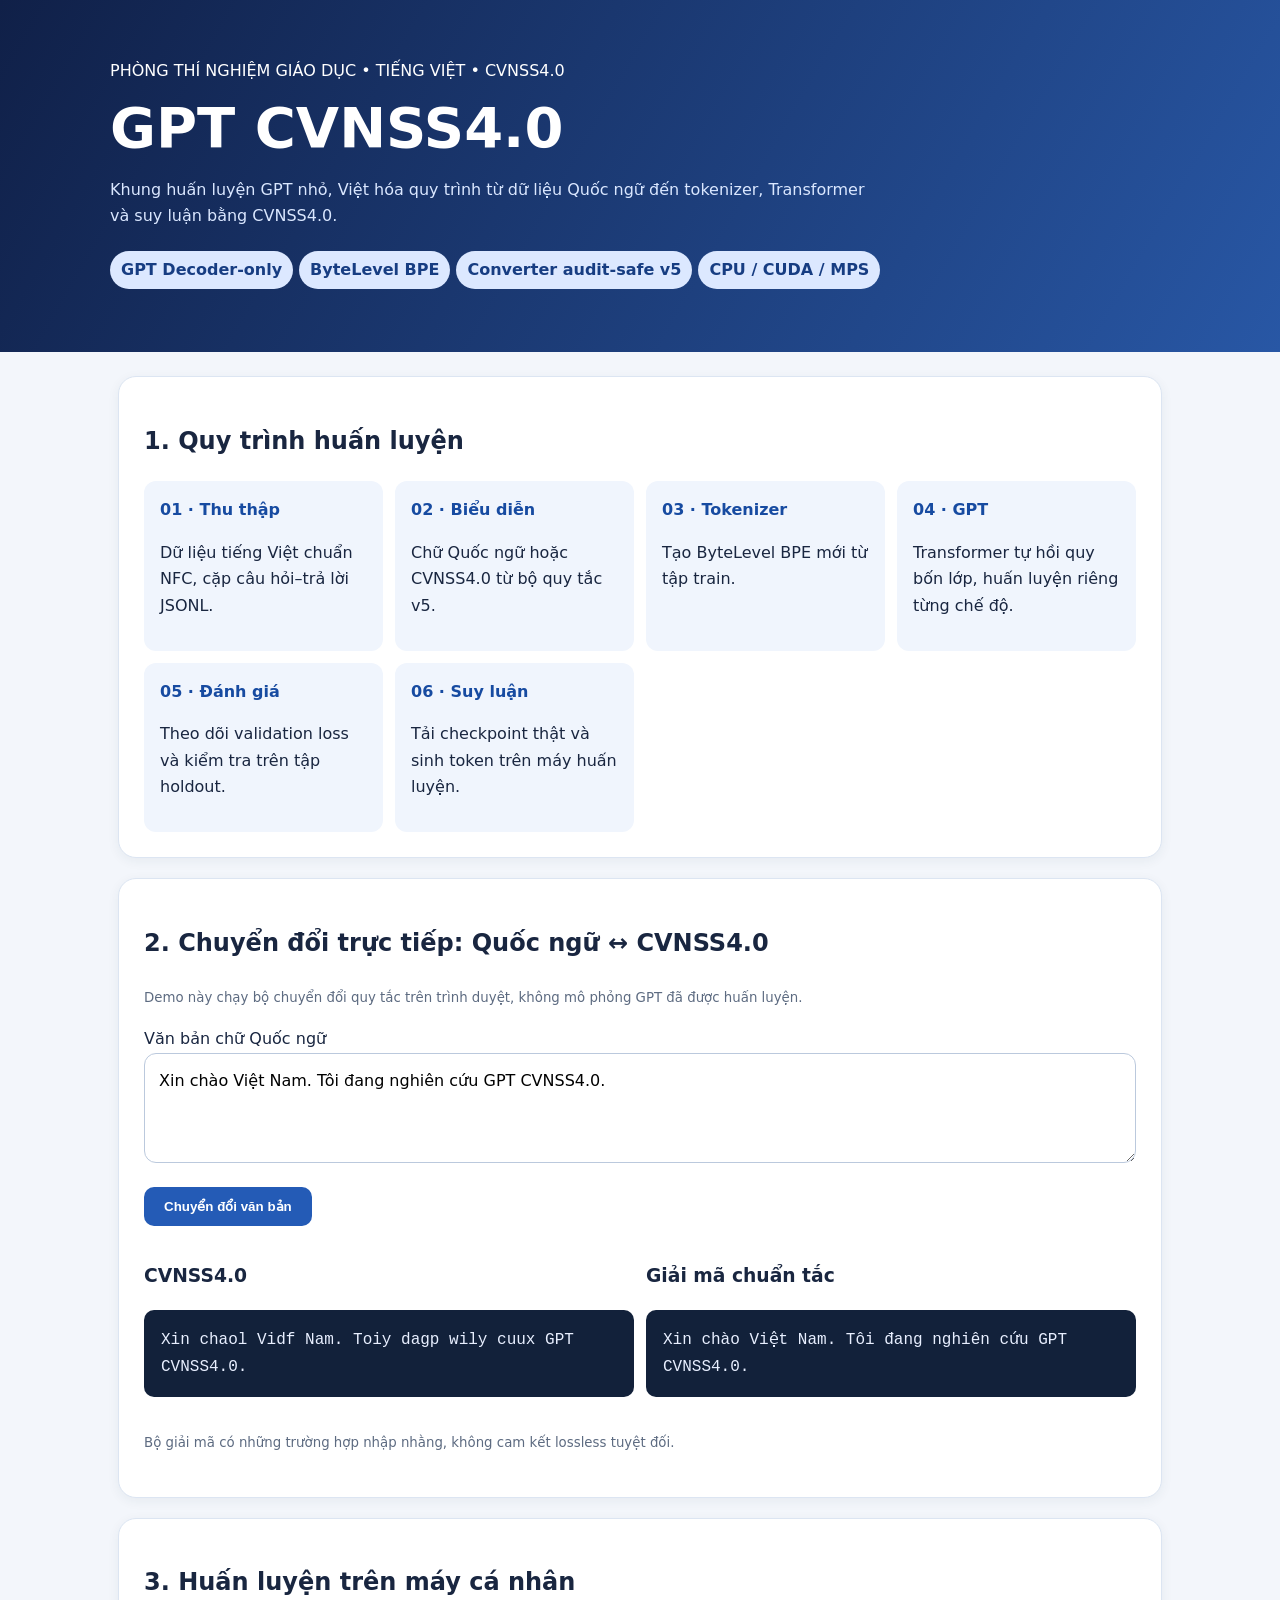
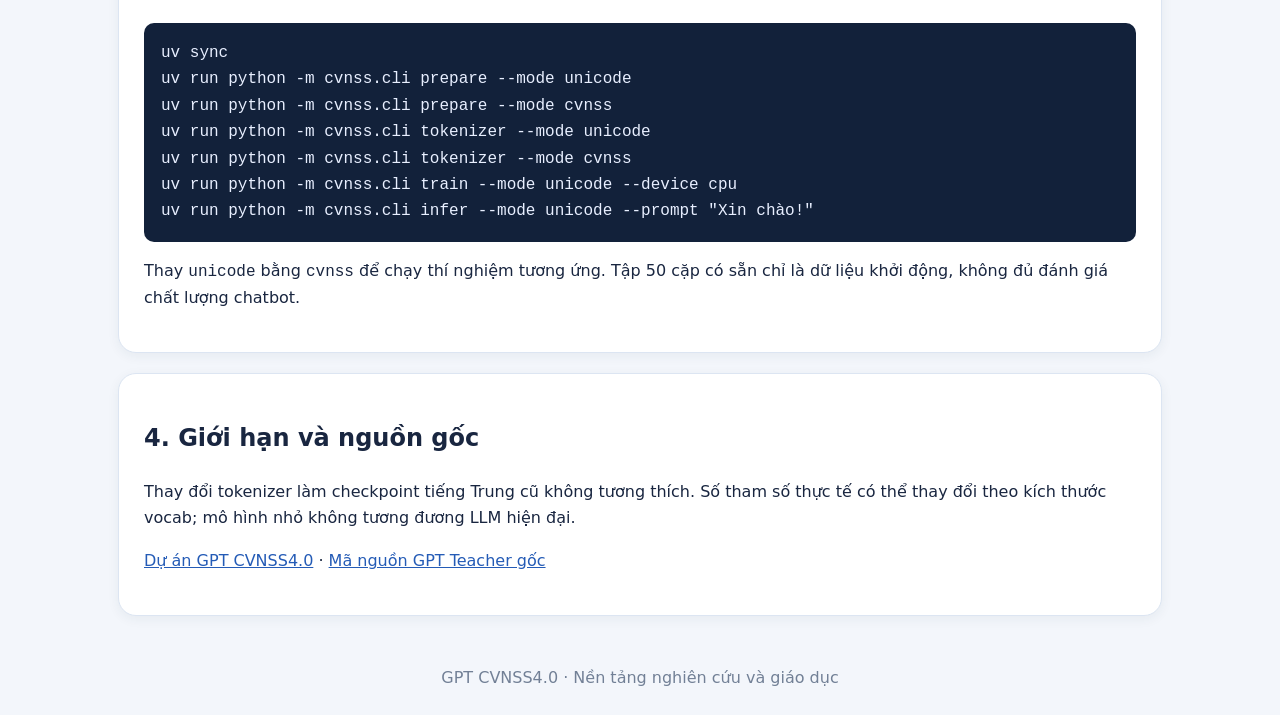
==== docs/index.html @ 47a6b102 "docs(vi): publish Vietnamese GPT CVNSS4.0 lab and training CLI" ====
<!doctype html><html lang="vi"><head><meta charset="UTF-8"><meta name="viewport" content="width=device-width,initial-scale=1"><title>GPT CVNSS4.0 | Phòng thí nghiệm tiếng Việt</title><style>
*{box-sizing:border-box}body{margin:0;font:16px/1.65 system-ui,sans-serif;color:#192640;background:#f3f6fb}header{background:linear-gradient(120deg,#102048,#2857a5);color:#fff;padding:58px max(22px,calc((100% - 1060px)/2))}h1{font-size:clamp(34px,5vw,56px);line-height:1.15;margin:12px 0}header p{max-width:770px;color:#dae7ff}main{max-width:1080px;margin:24px auto;padding:0 18px;display:grid;gap:20px}.card{background:#fff;border:1px solid #dce5f2;border-radius:18px;padding:25px;box-shadow:0 3px 12px #273a5410}.grid{display:grid;grid-template-columns:repeat(auto-fit,minmax(220px,1fr));gap:12px}.tile{background:#f0f5fd;padding:16px;border-radius:12px}.tile strong{color:#174ba1}.badge{display:inline-block;margin:5px 6px 5px 0;padding:6px 11px;border-radius:50px;background:#dce8ff;color:#173d82;font-weight:600}textarea{width:100%;height:110px;border:1px solid #bbc9dd;padding:14px;border-radius:12px;font:inherit}button{background:#245bb6;border:0;border-radius:10px;color:white;font-weight:700;padding:12px 20px;cursor:pointer}pre{white-space:pre-wrap;overflow-wrap:anywhere;background:#12213a;color:#e8efff;padding:17px;border-radius:10px}small{color:#5d6b81}a{color:#245bb6}footer{text-align:center;padding:25px;color:#728096}</style></head><body>
<header><div>PHÒNG THÍ NGHIỆM GIÁO DỤC • TIẾNG VIỆT • CVNSS4.0</div><h1>GPT CVNSS4.0</h1><p>Khung huấn luyện GPT nhỏ, Việt hóa quy trình từ dữ liệu Quốc ngữ đến tokenizer, Transformer và suy luận bằng CVNSS4.0.</p><span class="badge">GPT Decoder-only</span><span class="badge">ByteLevel BPE</span><span class="badge">Converter audit-safe v5</span><span class="badge">CPU / CUDA / MPS</span></header>
<main><section class="card"><h2>1. Quy trình huấn luyện</h2><div class="grid"><div class="tile"><strong>01 · Thu thập</strong><p>Dữ liệu tiếng Việt chuẩn NFC, cặp câu hỏi–trả lời JSONL.</p></div><div class="tile"><strong>02 · Biểu diễn</strong><p>Chữ Quốc ngữ hoặc CVNSS4.0 từ bộ quy tắc v5.</p></div><div class="tile"><strong>03 · Tokenizer</strong><p>Tạo ByteLevel BPE mới từ tập train.</p></div><div class="tile"><strong>04 · GPT</strong><p>Transformer tự hồi quy bốn lớp, huấn luyện riêng từng chế độ.</p></div><div class="tile"><strong>05 · Đánh giá</strong><p>Theo dõi validation loss và kiểm tra trên tập holdout.</p></div><div class="tile"><strong>06 · Suy luận</strong><p>Tải checkpoint thật và sinh token trên máy huấn luyện.</p></div></div></section>
<section class="card"><h2>2. Chuyển đổi trực tiếp: Quốc ngữ ↔ CVNSS4.0</h2><p><small>Demo này chạy bộ chuyển đổi quy tắc trên trình duyệt, không mô phỏng GPT đã được huấn luyện.</small></p><label for="source">Văn bản chữ Quốc ngữ</label><textarea id="source">Xin chào Việt Nam. Tôi đang nghiên cứu GPT CVNSS4.0.</textarea><p><button id="convert">Chuyển đổi văn bản</button></p><div class="grid"><div><h3>CVNSS4.0</h3><pre id="encoded">...</pre></div><div><h3>Giải mã chuẩn tắc</h3><pre id="decoded">...</pre></div></div><p id="notice"><small>Bộ giải mã có những trường hợp nhập nhằng, không cam kết lossless tuyệt đối.</small></p></section>
<section class="card"><h2>3. Huấn luyện trên máy cá nhân</h2><pre>uv sync
uv run python -m cvnss.cli prepare --mode unicode
uv run python -m cvnss.cli prepare --mode cvnss
uv run python -m cvnss.cli tokenizer --mode unicode
uv run python -m cvnss.cli tokenizer --mode cvnss
uv run python -m cvnss.cli train --mode unicode --device cpu
uv run python -m cvnss.cli infer --mode unicode --prompt "Xin chào!"</pre><p>Thay <code>unicode</code> bằng <code>cvnss</code> để chạy thí nghiệm tương ứng. Tập 50 cặp có sẵn chỉ là dữ liệu khởi động, không đủ đánh giá chất lượng chatbot.</p></section>
<section class="card"><h2>4. Giới hạn và nguồn gốc</h2><p>Thay đổi tokenizer làm checkpoint tiếng Trung cũ không tương thích. Số tham số thực tế có thể thay đổi theo kích thước vocab; mô hình nhỏ không tương đương LLM hiện đại.</p><p><a href="https://github.com/xulytiengviet/GPT_CVNSS4.0">Dự án GPT CVNSS4.0</a> · <a href="https://github.com/helloworldtang/GPT_teacher-3.37M-cn">Mã nguồn GPT Teacher gốc</a></p></section></main><footer>GPT CVNSS4.0 · Nền tảng nghiên cứu và giáo dục</footer>
<script src="../cvnss/vendor/converter.js"></script><script>
function update(){const c=globalThis.CVNSSConverter;if(!c){document.querySelector("#notice").textContent="Không tải được converter.js. Hãy sử dụng GitHub Pages hoặc HTTP server ở thư mục gốc.";return;}const input=document.querySelector("#source").value;const code=c.fromCqn(input).cvss;document.querySelector("#encoded").textContent=code;document.querySelector("#decoded").textContent=c.fromCvss(code).cqn;}
document.querySelector("#convert").addEventListener("click",update);update();
</script></body></html>
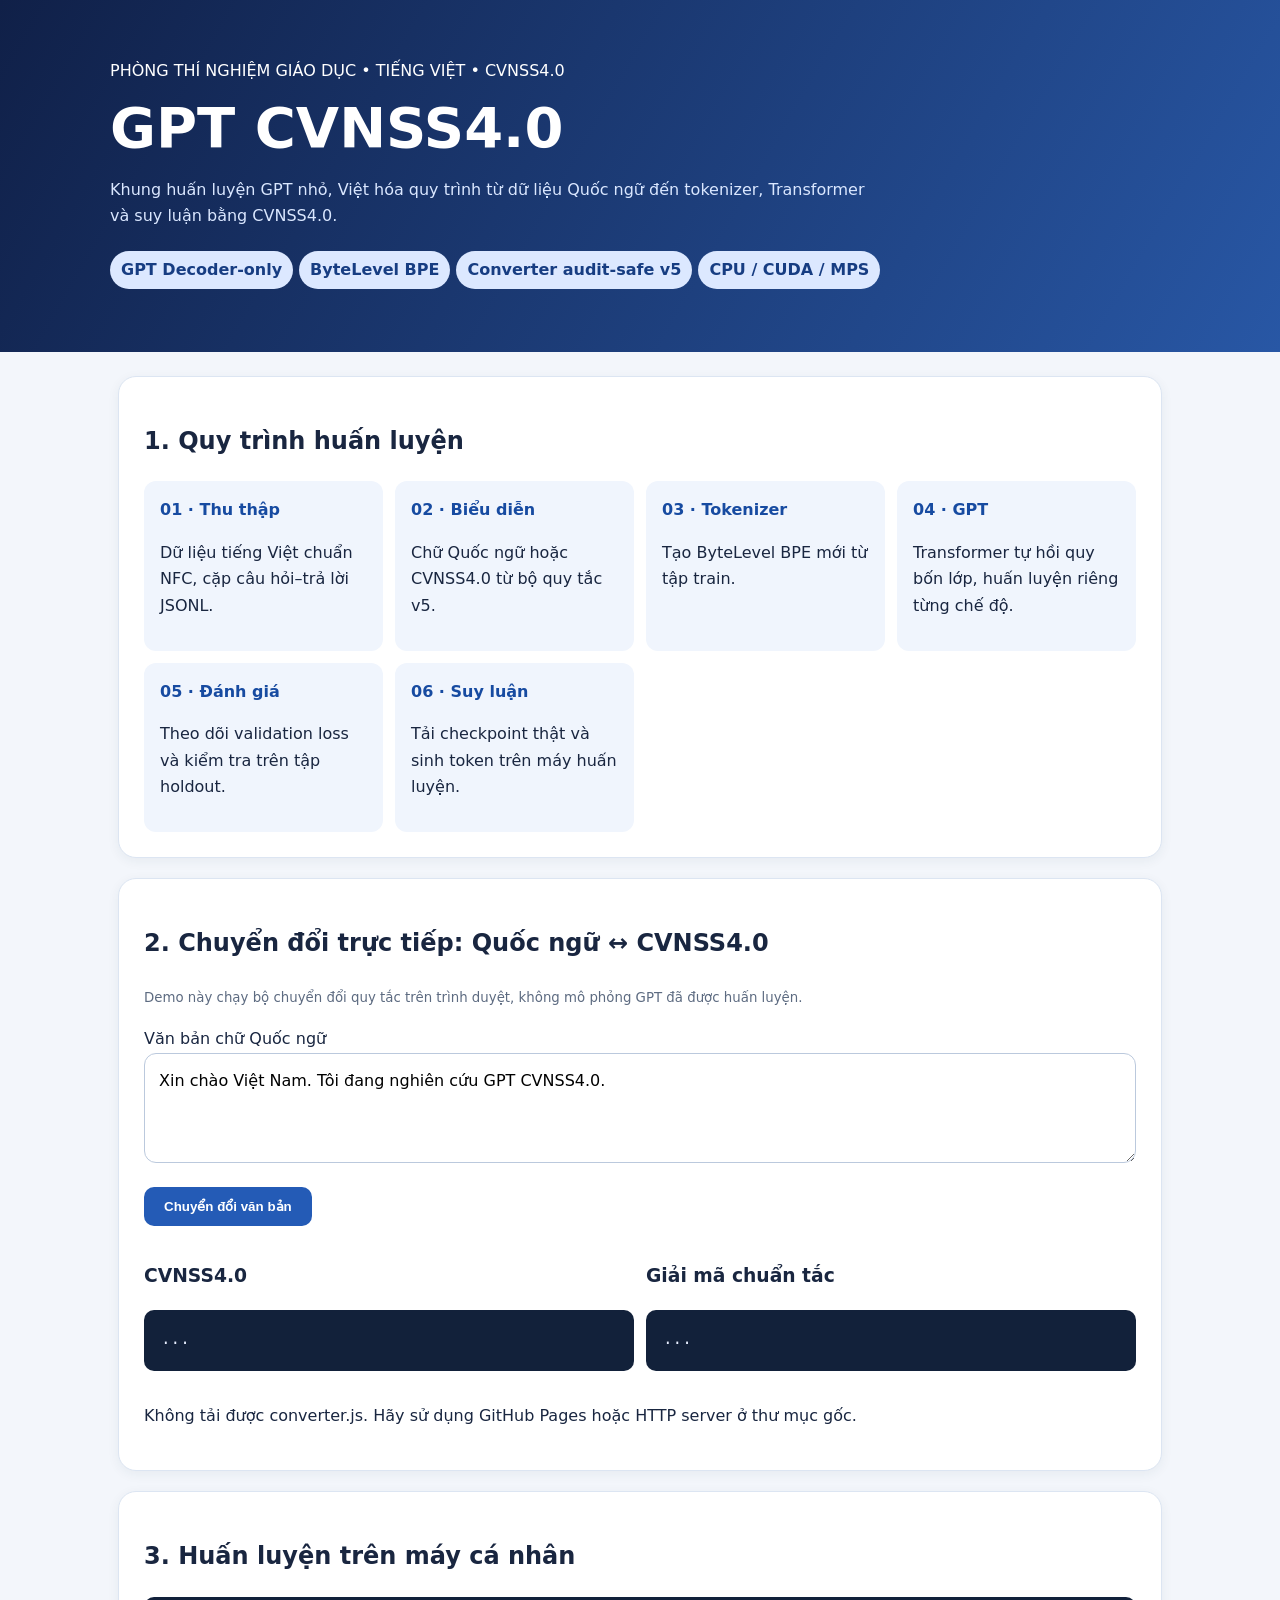
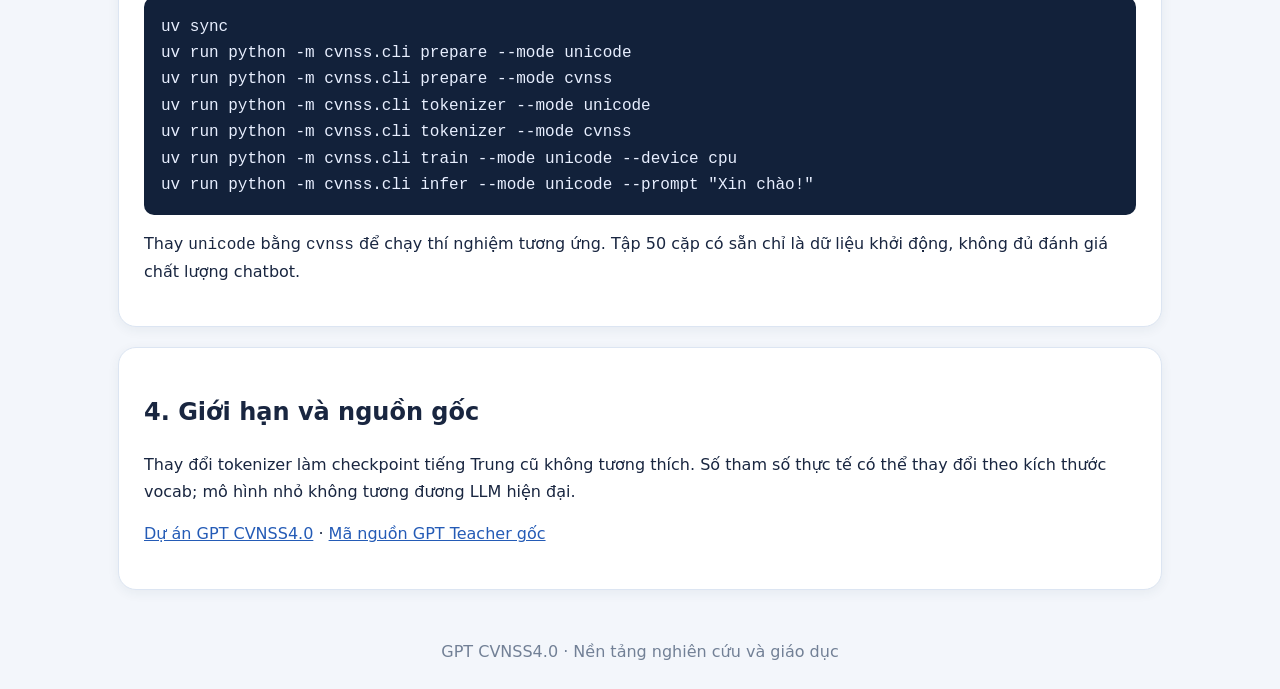
==== commit acfe63aa: "fix(pages): load converter from published docs directory" ====
--- a/docs/index.html
+++ b/docs/index.html
@@ -11,7 +11,7 @@
 uv run python -m cvnss.cli train --mode unicode --device cpu
 uv run python -m cvnss.cli infer --mode unicode --prompt "Xin chào!"</pre><p>Thay <code>unicode</code> bằng <code>cvnss</code> để chạy thí nghiệm tương ứng. Tập 50 cặp có sẵn chỉ là dữ liệu khởi động, không đủ đánh giá chất lượng chatbot.</p></section>
 <section class="card"><h2>4. Giới hạn và nguồn gốc</h2><p>Thay đổi tokenizer làm checkpoint tiếng Trung cũ không tương thích. Số tham số thực tế có thể thay đổi theo kích thước vocab; mô hình nhỏ không tương đương LLM hiện đại.</p><p><a href="https://github.com/xulytiengviet/GPT_CVNSS4.0">Dự án GPT CVNSS4.0</a> · <a href="https://github.com/helloworldtang/GPT_teacher-3.37M-cn">Mã nguồn GPT Teacher gốc</a></p></section></main><footer>GPT CVNSS4.0 · Nền tảng nghiên cứu và giáo dục</footer>
-<script src="../cvnss/vendor/converter.js"></script><script>
+<script src="./vendor/converter.js"></script><script>
 function update(){const c=globalThis.CVNSSConverter;if(!c){document.querySelector("#notice").textContent="Không tải được converter.js. Hãy sử dụng GitHub Pages hoặc HTTP server ở thư mục gốc.";return;}const input=document.querySelector("#source").value;const code=c.fromCqn(input).cvss;document.querySelector("#encoded").textContent=code;document.querySelector("#decoded").textContent=c.fromCvss(code).cqn;}
 document.querySelector("#convert").addEventListener("click",update);update();
 </script></body></html>
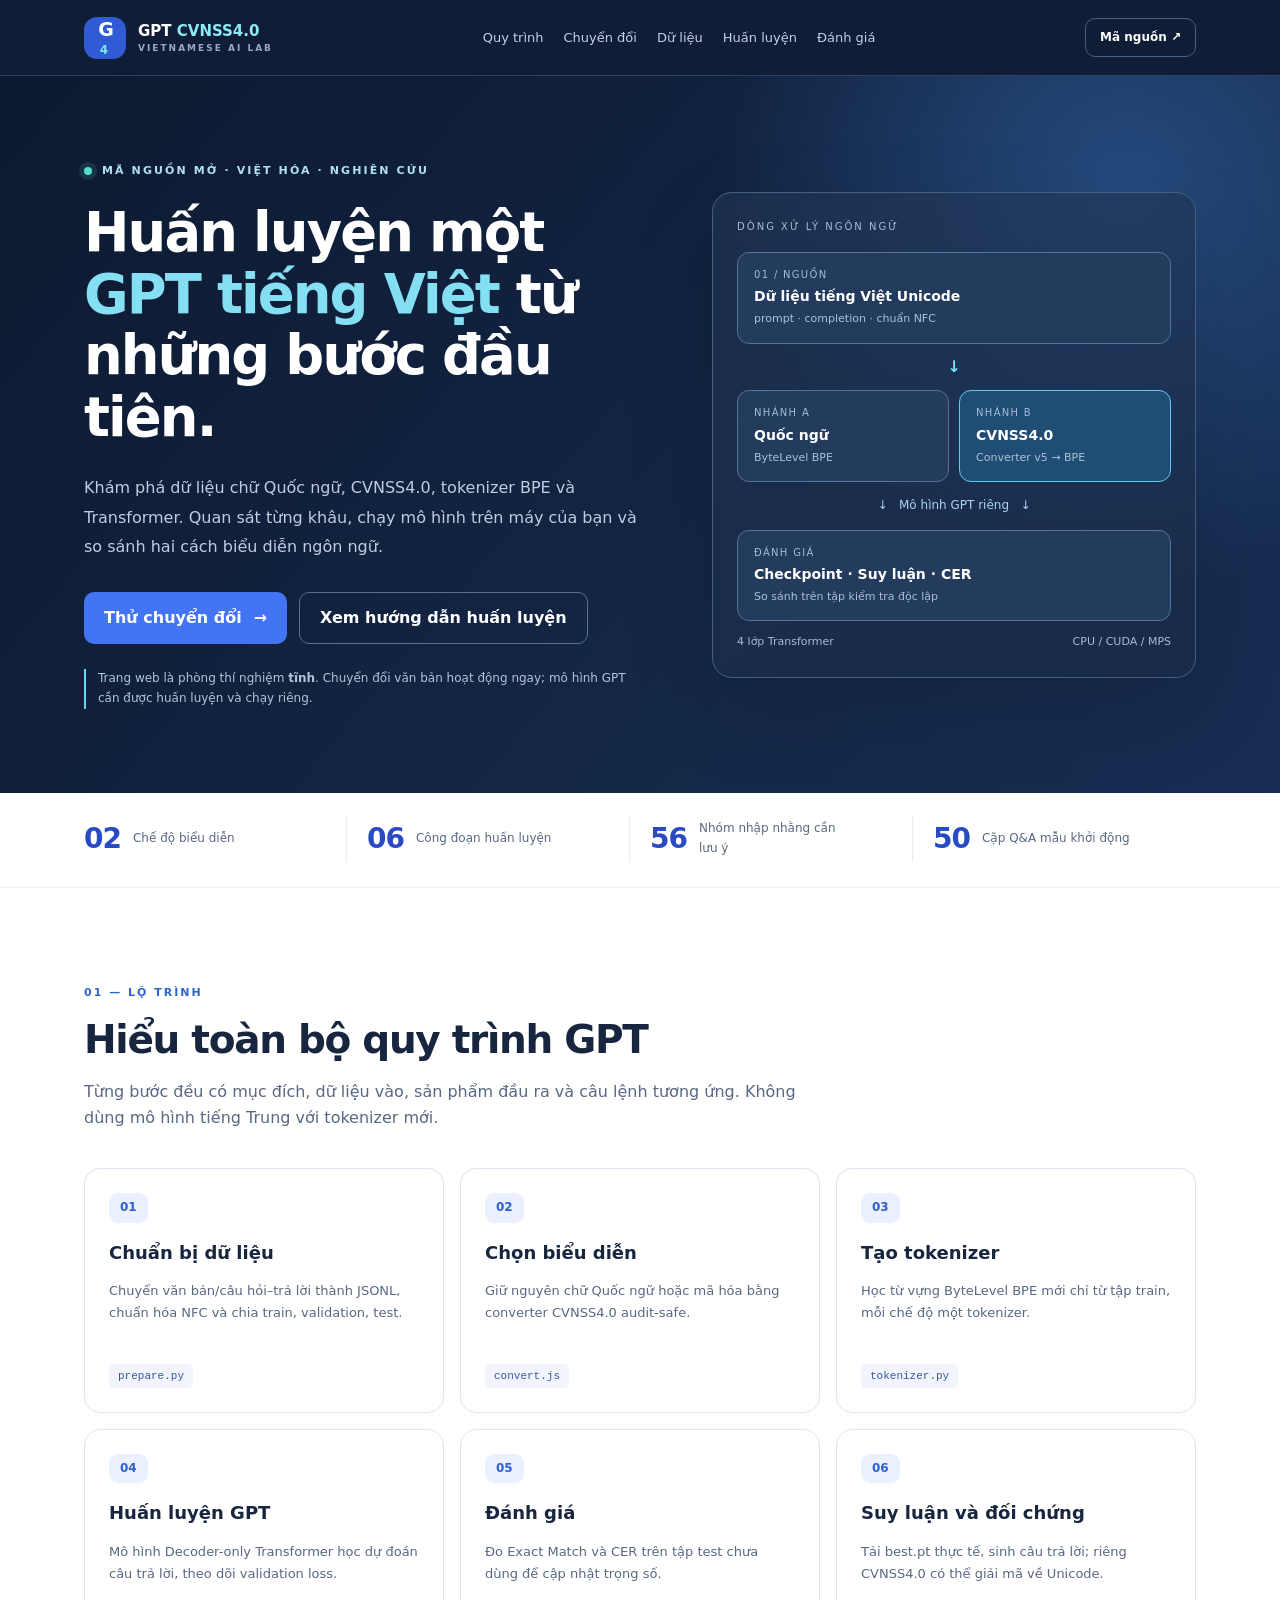
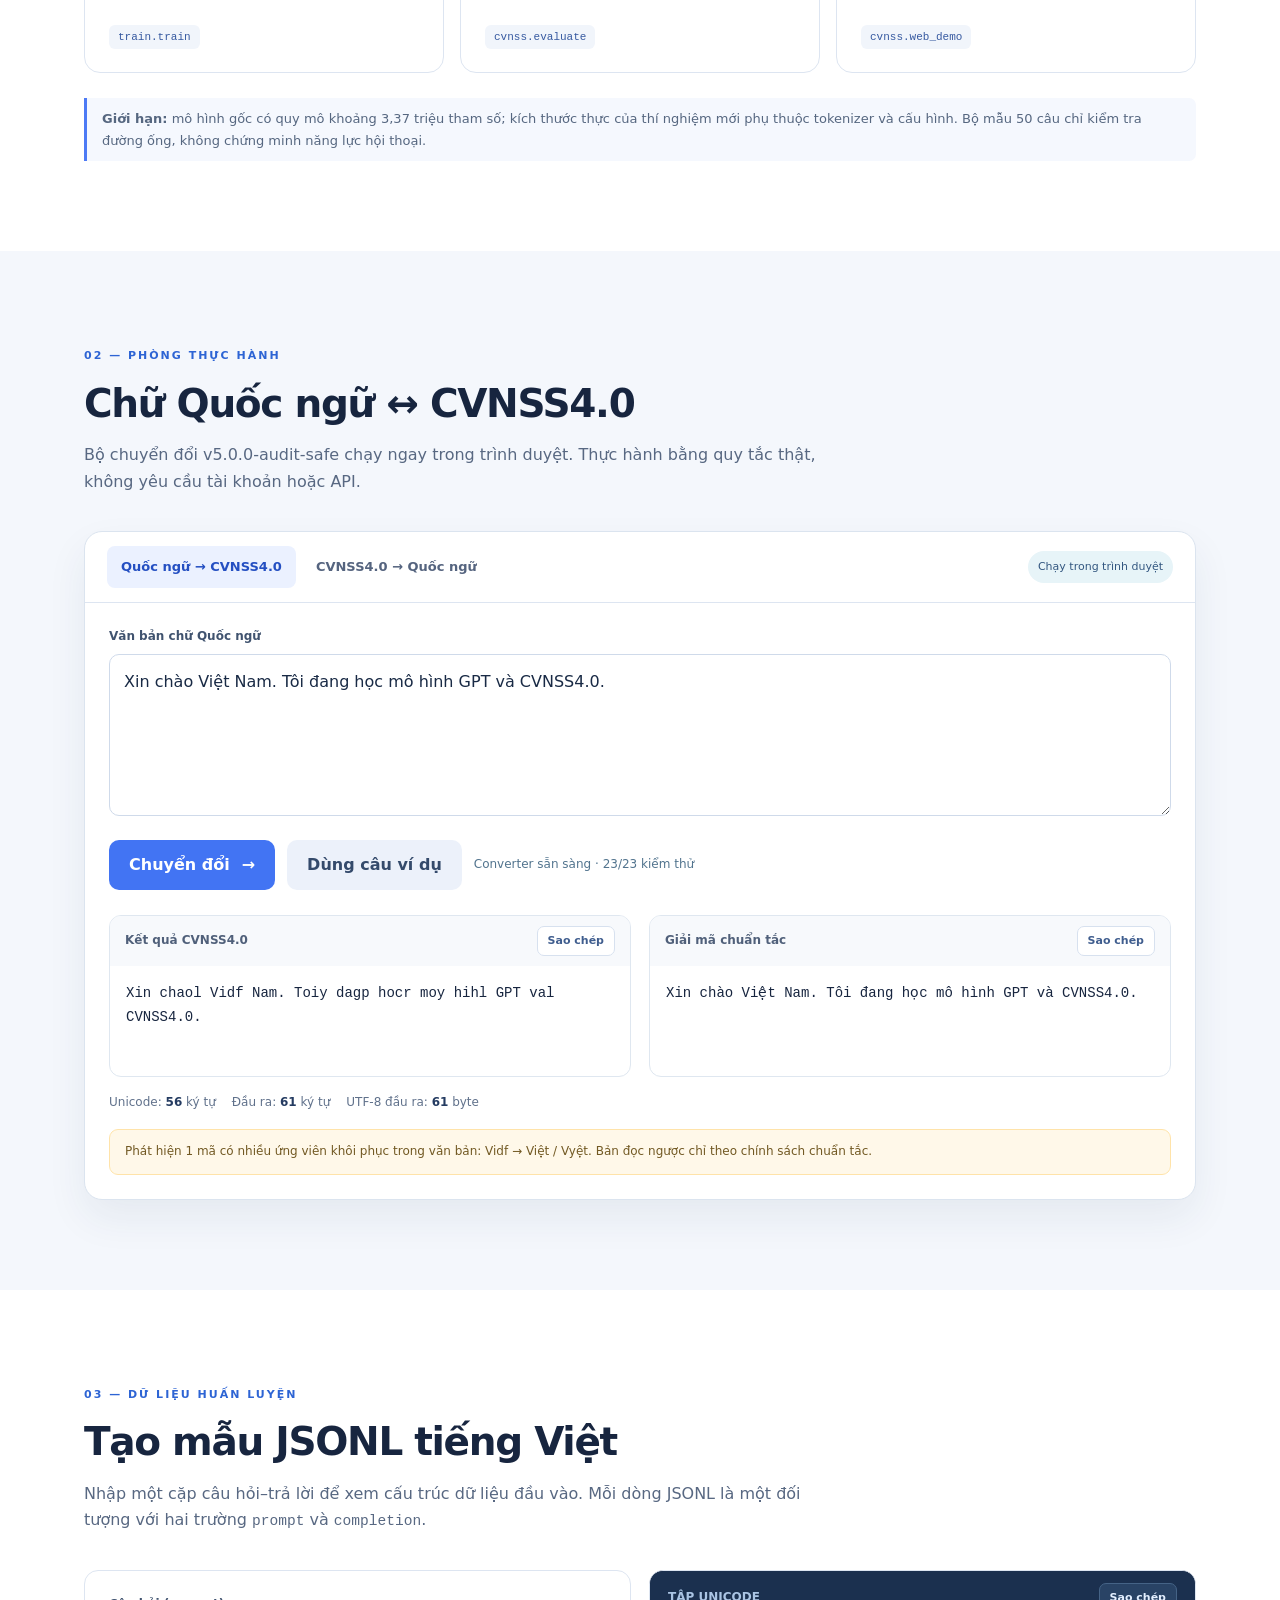
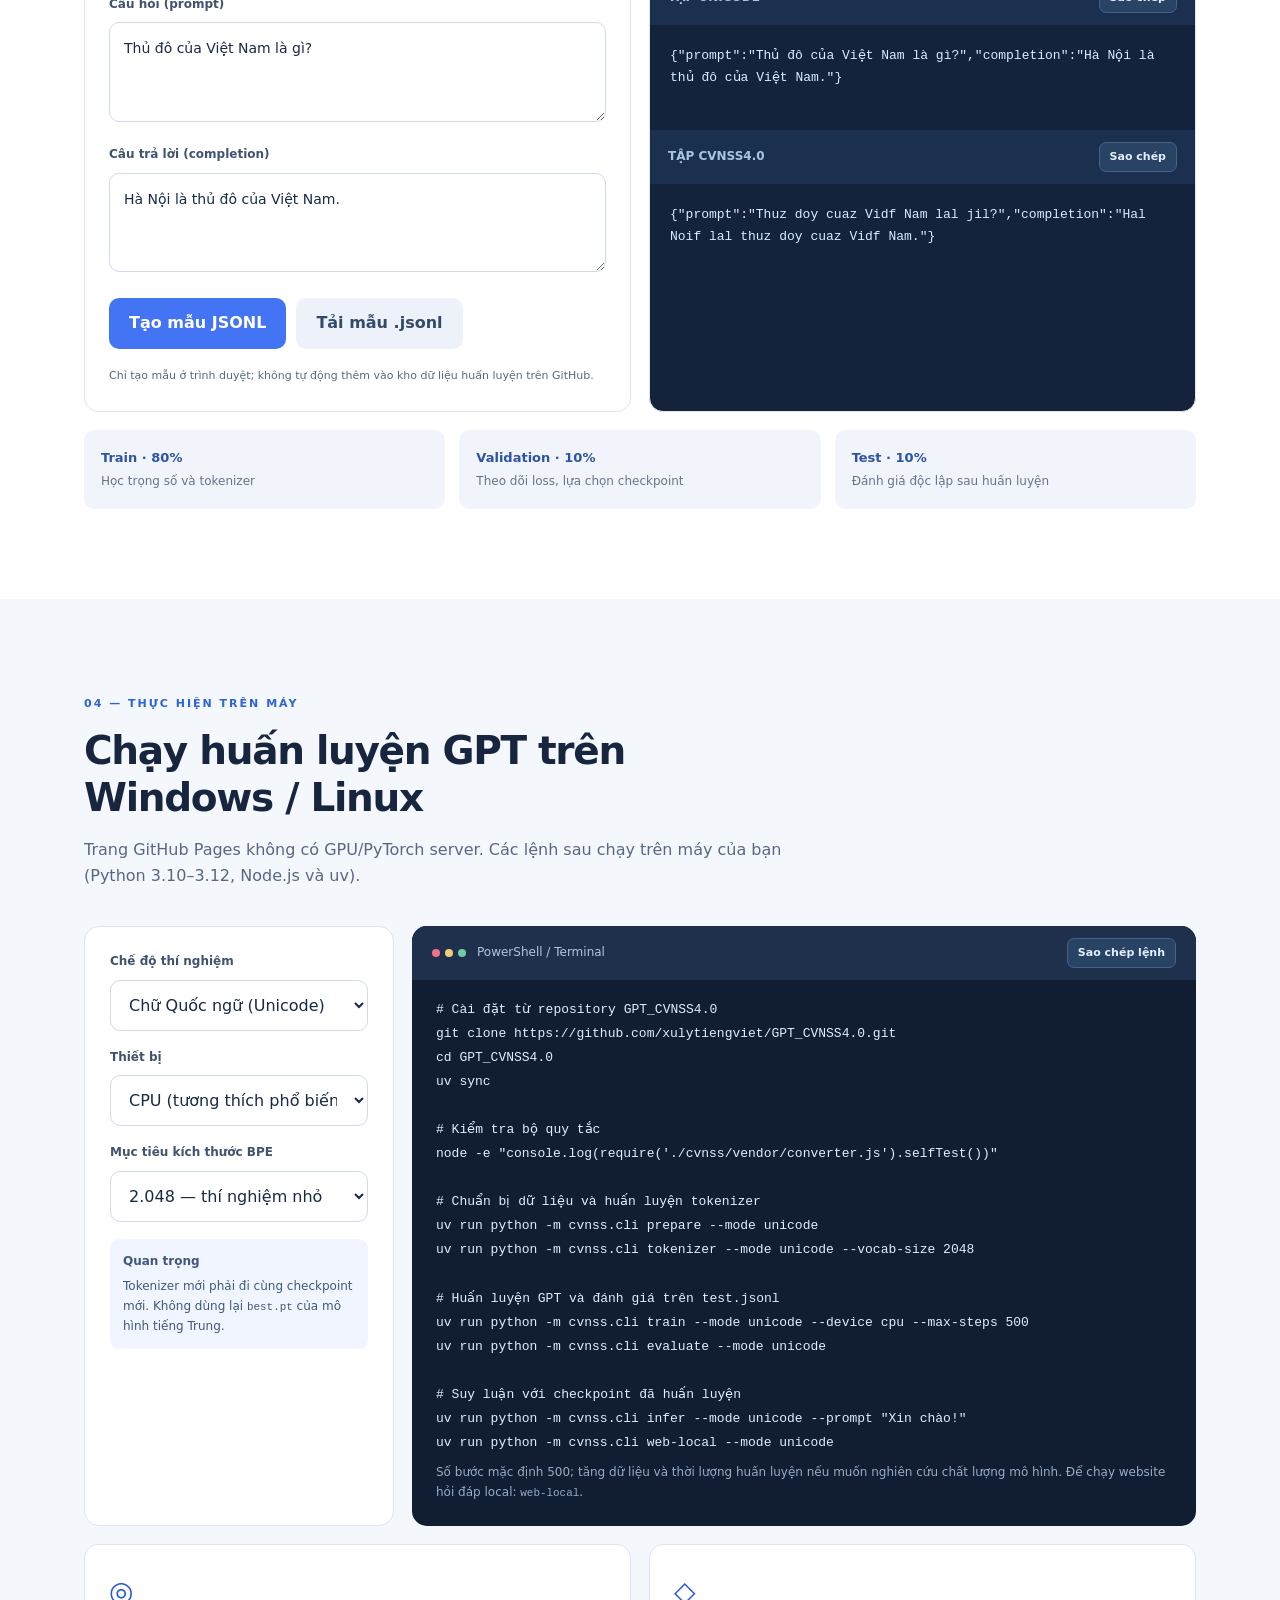
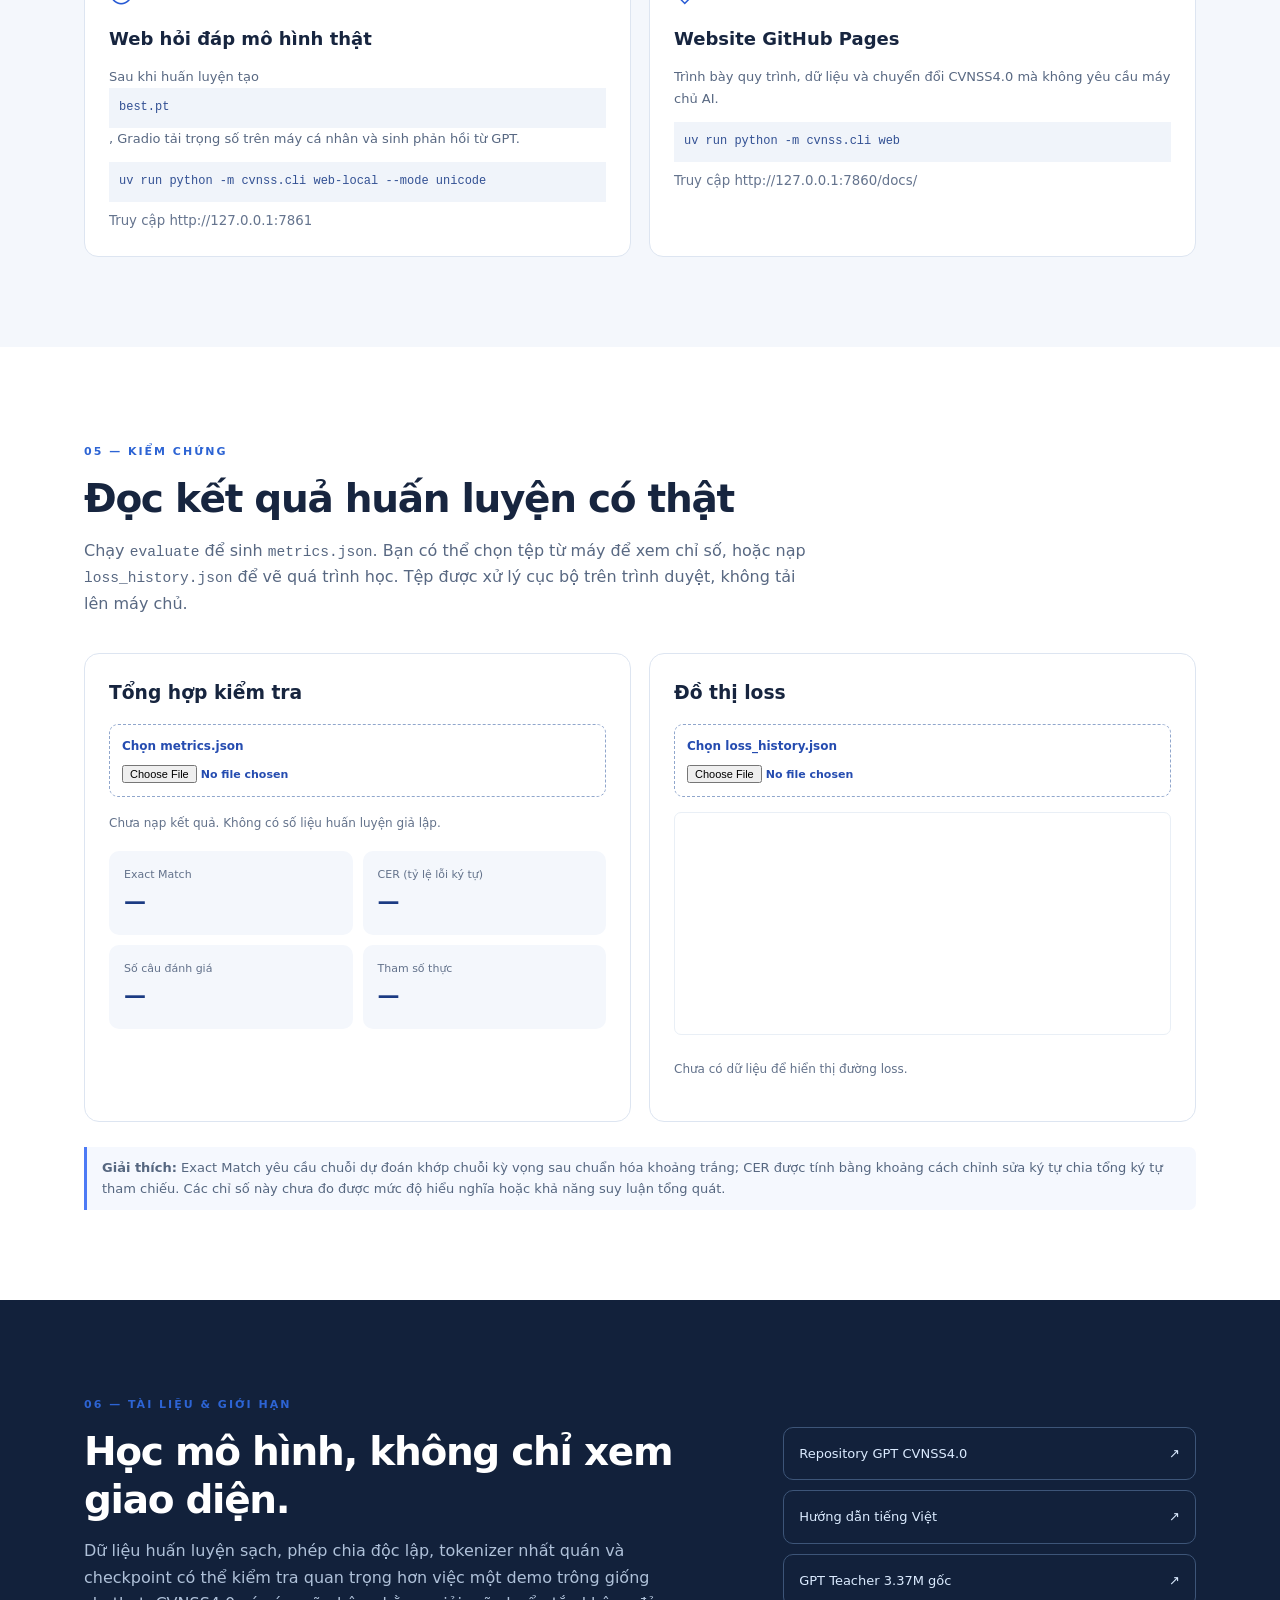
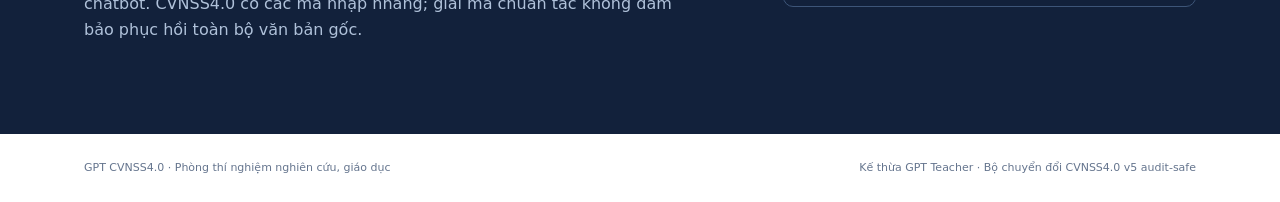
==== commit 450c4339: "feat(pages): launch interactive Vietnamese GPT CVNSS4.0 training lab" ====
--- a/docs/index.html
+++ b/docs/index.html
@@ -1,17 +1,135 @@
-<!doctype html><html lang="vi"><head><meta charset="UTF-8"><meta name="viewport" content="width=device-width,initial-scale=1"><title>GPT CVNSS4.0 | Phòng thí nghiệm tiếng Việt</title><style>
-*{box-sizing:border-box}body{margin:0;font:16px/1.65 system-ui,sans-serif;color:#192640;background:#f3f6fb}header{background:linear-gradient(120deg,#102048,#2857a5);color:#fff;padding:58px max(22px,calc((100% - 1060px)/2))}h1{font-size:clamp(34px,5vw,56px);line-height:1.15;margin:12px 0}header p{max-width:770px;color:#dae7ff}main{max-width:1080px;margin:24px auto;padding:0 18px;display:grid;gap:20px}.card{background:#fff;border:1px solid #dce5f2;border-radius:18px;padding:25px;box-shadow:0 3px 12px #273a5410}.grid{display:grid;grid-template-columns:repeat(auto-fit,minmax(220px,1fr));gap:12px}.tile{background:#f0f5fd;padding:16px;border-radius:12px}.tile strong{color:#174ba1}.badge{display:inline-block;margin:5px 6px 5px 0;padding:6px 11px;border-radius:50px;background:#dce8ff;color:#173d82;font-weight:600}textarea{width:100%;height:110px;border:1px solid #bbc9dd;padding:14px;border-radius:12px;font:inherit}button{background:#245bb6;border:0;border-radius:10px;color:white;font-weight:700;padding:12px 20px;cursor:pointer}pre{white-space:pre-wrap;overflow-wrap:anywhere;background:#12213a;color:#e8efff;padding:17px;border-radius:10px}small{color:#5d6b81}a{color:#245bb6}footer{text-align:center;padding:25px;color:#728096}</style></head><body>
-<header><div>PHÒNG THÍ NGHIỆM GIÁO DỤC • TIẾNG VIỆT • CVNSS4.0</div><h1>GPT CVNSS4.0</h1><p>Khung huấn luyện GPT nhỏ, Việt hóa quy trình từ dữ liệu Quốc ngữ đến tokenizer, Transformer và suy luận bằng CVNSS4.0.</p><span class="badge">GPT Decoder-only</span><span class="badge">ByteLevel BPE</span><span class="badge">Converter audit-safe v5</span><span class="badge">CPU / CUDA / MPS</span></header>
-<main><section class="card"><h2>1. Quy trình huấn luyện</h2><div class="grid"><div class="tile"><strong>01 · Thu thập</strong><p>Dữ liệu tiếng Việt chuẩn NFC, cặp câu hỏi–trả lời JSONL.</p></div><div class="tile"><strong>02 · Biểu diễn</strong><p>Chữ Quốc ngữ hoặc CVNSS4.0 từ bộ quy tắc v5.</p></div><div class="tile"><strong>03 · Tokenizer</strong><p>Tạo ByteLevel BPE mới từ tập train.</p></div><div class="tile"><strong>04 · GPT</strong><p>Transformer tự hồi quy bốn lớp, huấn luyện riêng từng chế độ.</p></div><div class="tile"><strong>05 · Đánh giá</strong><p>Theo dõi validation loss và kiểm tra trên tập holdout.</p></div><div class="tile"><strong>06 · Suy luận</strong><p>Tải checkpoint thật và sinh token trên máy huấn luyện.</p></div></div></section>
-<section class="card"><h2>2. Chuyển đổi trực tiếp: Quốc ngữ ↔ CVNSS4.0</h2><p><small>Demo này chạy bộ chuyển đổi quy tắc trên trình duyệt, không mô phỏng GPT đã được huấn luyện.</small></p><label for="source">Văn bản chữ Quốc ngữ</label><textarea id="source">Xin chào Việt Nam. Tôi đang nghiên cứu GPT CVNSS4.0.</textarea><p><button id="convert">Chuyển đổi văn bản</button></p><div class="grid"><div><h3>CVNSS4.0</h3><pre id="encoded">...</pre></div><div><h3>Giải mã chuẩn tắc</h3><pre id="decoded">...</pre></div></div><p id="notice"><small>Bộ giải mã có những trường hợp nhập nhằng, không cam kết lossless tuyệt đối.</small></p></section>
-<section class="card"><h2>3. Huấn luyện trên máy cá nhân</h2><pre>uv sync
-uv run python -m cvnss.cli prepare --mode unicode
-uv run python -m cvnss.cli prepare --mode cvnss
-uv run python -m cvnss.cli tokenizer --mode unicode
-uv run python -m cvnss.cli tokenizer --mode cvnss
-uv run python -m cvnss.cli train --mode unicode --device cpu
-uv run python -m cvnss.cli infer --mode unicode --prompt "Xin chào!"</pre><p>Thay <code>unicode</code> bằng <code>cvnss</code> để chạy thí nghiệm tương ứng. Tập 50 cặp có sẵn chỉ là dữ liệu khởi động, không đủ đánh giá chất lượng chatbot.</p></section>
-<section class="card"><h2>4. Giới hạn và nguồn gốc</h2><p>Thay đổi tokenizer làm checkpoint tiếng Trung cũ không tương thích. Số tham số thực tế có thể thay đổi theo kích thước vocab; mô hình nhỏ không tương đương LLM hiện đại.</p><p><a href="https://github.com/xulytiengviet/GPT_CVNSS4.0">Dự án GPT CVNSS4.0</a> · <a href="https://github.com/helloworldtang/GPT_teacher-3.37M-cn">Mã nguồn GPT Teacher gốc</a></p></section></main><footer>GPT CVNSS4.0 · Nền tảng nghiên cứu và giáo dục</footer>
-<script src="./vendor/converter.js"></script><script>
-function update(){const c=globalThis.CVNSSConverter;if(!c){document.querySelector("#notice").textContent="Không tải được converter.js. Hãy sử dụng GitHub Pages hoặc HTTP server ở thư mục gốc.";return;}const input=document.querySelector("#source").value;const code=c.fromCqn(input).cvss;document.querySelector("#encoded").textContent=code;document.querySelector("#decoded").textContent=c.fromCvss(code).cqn;}
-document.querySelector("#convert").addEventListener("click",update);update();
-</script></body></html>+<!doctype html>
+<html lang="vi">
+<head>
+  <meta charset="utf-8">
+  <meta name="viewport" content="width=device-width, initial-scale=1">
+  <meta name="description" content="GPT CVNSS4.0: phòng thí nghiệm GPT tiếng Việt, bộ chuyển đổi chữ Quốc ngữ, tokenizer BPE, huấn luyện Transformer và đánh giá mô hình.">
+  <meta name="theme-color" content="#101d37">
+  <title>GPT CVNSS4.0 — Phòng thí nghiệm GPT tiếng Việt</title>
+  <link rel="stylesheet" href="./assets/site.css">
+</head>
+<body>
+  <a class="skip" href="#content">Chuyển tới nội dung</a>
+  <header class="site-head">
+    <nav class="nav wrap" aria-label="Điều hướng chính">
+      <a class="brand" href="#home"><span class="brand-mark">G<span>4</span></span><span>GPT <strong>CVNSS4.0</strong><small>VIETNAMESE AI LAB</small></span></a>
+      <div class="nav-links">
+        <a href="#quy-trinh">Quy trình</a><a href="#chuyen-doi">Chuyển đổi</a><a href="#du-lieu">Dữ liệu</a><a href="#huan-luyen">Huấn luyện</a><a href="#danh-gia">Đánh giá</a>
+      </div>
+      <a class="nav-github" href="https://github.com/xulytiengviet/GPT_CVNSS4.0" target="_blank" rel="noopener noreferrer">Mã nguồn <span aria-hidden="true">↗</span></a>
+    </nav>
+  </header>
+  <main id="content">
+    <section class="hero" id="home">
+      <div class="hero-glow"></div>
+      <div class="wrap hero-grid">
+        <div>
+          <div class="eyebrow"><span class="dot"></span> MÃ NGUỒN MỞ · VIỆT HÓA · NGHIÊN CỨU</div>
+          <h1>Huấn luyện một <em>GPT tiếng Việt</em> từ những bước đầu tiên.</h1>
+          <p class="lede">Khám phá dữ liệu chữ Quốc ngữ, CVNSS4.0, tokenizer BPE và Transformer. Quan sát từng khâu, chạy mô hình trên máy của bạn và so sánh hai cách biểu diễn ngôn ngữ.</p>
+          <div class="hero-actions"><a class="btn btn-primary" href="#chuyen-doi">Thử chuyển đổi <span aria-hidden="true">→</span></a><a class="btn btn-outline" href="#huan-luyen">Xem hướng dẫn huấn luyện</a></div>
+          <div class="hero-note">Trang web là phòng thí nghiệm <strong>tĩnh</strong>. Chuyển đổi văn bản hoạt động ngay; mô hình GPT cần được huấn luyện và chạy riêng.</div>
+        </div>
+        <div class="hero-diagram" aria-label="Kiến trúc hai nhánh dữ liệu và huấn luyện GPT">
+          <div class="diagram-label">DÒNG XỬ LÝ NGÔN NGỮ</div>
+          <div class="diagram-box input-box"><span>01 / NGUỒN</span><strong>Dữ liệu tiếng Việt Unicode</strong><small>prompt · completion · chuẩn NFC</small></div>
+          <div class="diagram-branch"><span></span><b>↓</b><span></span></div>
+          <div class="diagram-duo">
+            <div class="diagram-box"><span>NHÁNH A</span><strong>Quốc ngữ</strong><small>ByteLevel BPE</small></div>
+            <div class="diagram-box accent"><span>NHÁNH B</span><strong>CVNSS4.0</strong><small>Converter v5 → BPE</small></div>
+          </div>
+          <div class="diagram-bottom">↓ &nbsp; Mô hình GPT riêng &nbsp; ↓</div>
+          <div class="diagram-box output-box"><span>ĐÁNH GIÁ</span><strong>Checkpoint · Suy luận · CER</strong><small>So sánh trên tập kiểm tra độc lập</small></div>
+          <div class="diagram-footer"><span>4 lớp Transformer</span><span>CPU / CUDA / MPS</span></div>
+        </div>
+      </div>
+    </section>
+    <section class="stats-wrap"><div class="wrap stats">
+      <div><span class="stat-number">02</span><span>Chế độ biểu diễn</span></div>
+      <div><span class="stat-number">06</span><span>Công đoạn huấn luyện</span></div>
+      <div><span class="stat-number" id="audit-count">56</span><span>Nhóm nhập nhằng cần lưu ý</span></div>
+      <div><span class="stat-number">50</span><span>Cặp Q&amp;A mẫu khởi động</span></div>
+    </div></section>
+
+    <section id="quy-trinh" class="section wrap">
+      <div class="section-heading"><span class="section-id">01 — LỘ TRÌNH</span><h2>Hiểu toàn bộ quy trình GPT</h2><p>Từng bước đều có mục đích, dữ liệu vào, sản phẩm đầu ra và câu lệnh tương ứng. Không dùng mô hình tiếng Trung với tokenizer mới.</p></div>
+      <div class="steps">
+        <article><span class="step-index">01</span><h3>Chuẩn bị dữ liệu</h3><p>Chuyển văn bản/câu hỏi–trả lời thành JSONL, chuẩn hóa NFC và chia train, validation, test.</p><code>prepare.py</code></article>
+        <article><span class="step-index">02</span><h3>Chọn biểu diễn</h3><p>Giữ nguyên chữ Quốc ngữ hoặc mã hóa bằng converter CVNSS4.0 audit-safe.</p><code>convert.js</code></article>
+        <article><span class="step-index">03</span><h3>Tạo tokenizer</h3><p>Học từ vựng ByteLevel BPE mới chỉ từ tập train, mỗi chế độ một tokenizer.</p><code>tokenizer.py</code></article>
+        <article><span class="step-index">04</span><h3>Huấn luyện GPT</h3><p>Mô hình Decoder-only Transformer học dự đoán câu trả lời, theo dõi validation loss.</p><code>train.train</code></article>
+        <article><span class="step-index">05</span><h3>Đánh giá</h3><p>Đo Exact Match và CER trên tập test chưa dùng để cập nhật trọng số.</p><code>cvnss.evaluate</code></article>
+        <article><span class="step-index">06</span><h3>Suy luận và đối chứng</h3><p>Tải best.pt thực tế, sinh câu trả lời; riêng CVNSS4.0 có thể giải mã về Unicode.</p><code>cvnss.web_demo</code></article>
+      </div>
+      <div class="info-line"><strong>Giới hạn:</strong> mô hình gốc có quy mô khoảng 3,37 triệu tham số; kích thước thực của thí nghiệm mới phụ thuộc tokenizer và cấu hình. Bộ mẫu 50 câu chỉ kiểm tra đường ống, không chứng minh năng lực hội thoại.</div>
+    </section>
+
+    <section id="chuyen-doi" class="section section-alt">
+      <div class="wrap">
+        <div class="section-heading"><span class="section-id">02 — PHÒNG THỰC HÀNH</span><h2>Chữ Quốc ngữ ↔ CVNSS4.0</h2><p>Bộ chuyển đổi v5.0.0-audit-safe chạy ngay trong trình duyệt. Thực hành bằng quy tắc thật, không yêu cầu tài khoản hoặc API.</p></div>
+        <div class="workbench">
+          <div class="work-head"><div class="work-tabs"><button type="button" class="work-tab active" id="tab-cqn" aria-pressed="true">Quốc ngữ → CVNSS4.0</button><button type="button" class="work-tab" id="tab-cvss" aria-pressed="false">CVNSS4.0 → Quốc ngữ</button></div><span class="local-chip">Chạy trong trình duyệt</span></div>
+          <div class="work-body">
+            <label for="input-text" id="input-label">Văn bản chữ Quốc ngữ</label>
+            <textarea id="input-text" rows="5" spellcheck="false">Xin chào Việt Nam. Tôi đang học mô hình GPT và CVNSS4.0.</textarea>
+            <div class="bench-tools"><button id="convert-btn" class="btn btn-primary" type="button">Chuyển đổi <span aria-hidden="true">→</span></button><button id="reset-btn" class="btn btn-subtle" type="button">Dùng câu ví dụ</button><span class="instant-status" id="converter-status" role="status">Đang kiểm tra converter...</span></div>
+            <div class="results">
+              <div class="result-panel"><div class="panel-label"><span id="output-title">Kết quả CVNSS4.0</span><button class="copy-btn" type="button" data-copy="output-code">Sao chép</button></div><pre id="output-code" aria-live="polite"></pre></div>
+              <div class="result-panel"><div class="panel-label"><span id="reverse-title">Giải mã chuẩn tắc</span><button class="copy-btn" type="button" data-copy="reverse-code">Sao chép</button></div><pre id="reverse-code" aria-live="polite"></pre></div>
+            </div>
+            <div class="mini-metrics"><span>Unicode: <b id="source-chars">—</b> ký tự</span><span>Đầu ra: <b id="output-chars">—</b> ký tự</span><span>UTF-8 đầu ra: <b id="output-bytes">—</b> byte</span></div>
+            <div class="ambiguous" id="ambiguous">Lưu ý: một số mã CVNSS4.0 có nhiều cách khôi phục. Bản giải mã mặc định dùng ứng viên chuẩn tắc.</div>
+          </div>
+        </div>
+      </div>
+    </section>
+
+    <section id="du-lieu" class="section wrap">
+      <div class="section-heading"><span class="section-id">03 — DỮ LIỆU HUẤN LUYỆN</span><h2>Tạo mẫu JSONL tiếng Việt</h2><p>Nhập một cặp câu hỏi–trả lời để xem cấu trúc dữ liệu đầu vào. Mỗi dòng JSONL là một đối tượng với hai trường <code>prompt</code> và <code>completion</code>.</p></div>
+      <div class="two-col">
+        <div class="form-card">
+          <label for="example-prompt">Câu hỏi (prompt)</label><textarea id="example-prompt" rows="3">Thủ đô của Việt Nam là gì?</textarea>
+          <label for="example-completion">Câu trả lời (completion)</label><textarea id="example-completion" rows="3">Hà Nội là thủ đô của Việt Nam.</textarea>
+          <div class="form-actions"><button class="btn btn-primary" id="make-jsonl" type="button">Tạo mẫu JSONL</button><button class="btn btn-subtle" id="download-jsonl" type="button">Tải mẫu .jsonl</button></div>
+          <small>Chỉ tạo mẫu ở trình duyệt; không tự động thêm vào kho dữ liệu huấn luyện trên GitHub.</small>
+        </div>
+        <div class="code-card"><div class="code-title">TẬP UNICODE <button type="button" class="copy-btn" data-copy="jsonl-cqn">Sao chép</button></div><pre id="jsonl-cqn"></pre><div class="code-title">TẬP CVNSS4.0 <button type="button" class="copy-btn" data-copy="jsonl-cvnss">Sao chép</button></div><pre id="jsonl-cvnss"></pre></div>
+      </div>
+      <div class="data-notes"><div><b>Train · 80%</b><span>Học trọng số và tokenizer</span></div><div><b>Validation · 10%</b><span>Theo dõi loss, lựa chọn checkpoint</span></div><div><b>Test · 10%</b><span>Đánh giá độc lập sau huấn luyện</span></div></div>
+    </section>
+
+    <section id="huan-luyen" class="section section-alt">
+      <div class="wrap">
+        <div class="section-heading"><span class="section-id">04 — THỰC HIỆN TRÊN MÁY</span><h2>Chạy huấn luyện GPT trên Windows / Linux</h2><p>Trang GitHub Pages không có GPU/PyTorch server. Các lệnh sau chạy trên máy của bạn (Python 3.10–3.12, Node.js và uv).</p></div>
+        <div class="training-layout">
+          <div class="train-left">
+            <label for="training-mode">Chế độ thí nghiệm</label><select id="training-mode"><option value="unicode">Chữ Quốc ngữ (Unicode)</option><option value="cvnss">CVNSS4.0</option></select>
+            <label for="device">Thiết bị</label><select id="device"><option value="cpu">CPU (tương thích phổ biến)</option><option value="auto">Tự phát hiện GPU/CPU</option><option value="cuda">CUDA — NVIDIA</option><option value="mps">MPS — Apple Silicon</option></select>
+            <label for="vocab-size">Mục tiêu kích thước BPE</label><select id="vocab-size"><option value="2048">2.048 — thí nghiệm nhỏ</option><option value="4096">4.096</option><option value="8000">8.000</option><option value="16000">16.000</option></select>
+            <div class="training-note"><b>Quan trọng</b><p>Tokenizer mới phải đi cùng checkpoint mới. Không dùng lại <code>best.pt</code> của mô hình tiếng Trung.</p></div>
+          </div>
+          <div class="train-right"><div class="terminal-top"><span class="lights"><i></i><i></i><i></i></span> PowerShell / Terminal <button type="button" class="copy-btn" data-copy="train-commands">Sao chép lệnh</button></div><pre id="train-commands"></pre><p class="terminal-caption">Số bước mặc định 500; tăng dữ liệu và thời lượng huấn luyện nếu muốn nghiên cứu chất lượng mô hình. Để chạy website hỏi đáp local: <code>web-local</code>.</p></div>
+        </div>
+        <div class="two-col run-panels">
+          <div class="micro-card"><span class="micro-icon">◎</span><h3>Web hỏi đáp mô hình thật</h3><p>Sau khi huấn luyện tạo <code>best.pt</code>, Gradio tải trọng số trên máy cá nhân và sinh phản hồi từ GPT.</p><code>uv run python -m cvnss.cli web-local --mode unicode</code><small>Truy cập http://127.0.0.1:7861</small></div>
+          <div class="micro-card"><span class="micro-icon">◇</span><h3>Website GitHub Pages</h3><p>Trình bày quy trình, dữ liệu và chuyển đổi CVNSS4.0 mà không yêu cầu máy chủ AI.</p><code>uv run python -m cvnss.cli web</code><small>Truy cập http://127.0.0.1:7860/docs/</small></div>
+        </div>
+      </div>
+    </section>
+
+    <section id="danh-gia" class="section wrap">
+      <div class="section-heading"><span class="section-id">05 — KIỂM CHỨNG</span><h2>Đọc kết quả huấn luyện có thật</h2><p>Chạy <code>evaluate</code> để sinh <code>metrics.json</code>. Bạn có thể chọn tệp từ máy để xem chỉ số, hoặc nạp <code>loss_history.json</code> để vẽ quá trình học. Tệp được xử lý cục bộ trên trình duyệt, không tải lên máy chủ.</p></div>
+      <div class="evaluation-grid">
+        <div class="eval-card"><h3>Tổng hợp kiểm tra</h3><label class="file-picker">Chọn metrics.json <input id="metrics-file" type="file" accept=".json,application/json"></label><p class="placeholder" id="metrics-message">Chưa nạp kết quả. Không có số liệu huấn luyện giả lập.</p><div class="metric-boxes"><div><span>Exact Match</span><strong id="metric-em">—</strong></div><div><span>CER (tỷ lệ lỗi ký tự)</span><strong id="metric-cer">—</strong></div><div><span>Số câu đánh giá</span><strong id="metric-samples">—</strong></div><div><span>Tham số thực</span><strong id="metric-params">—</strong></div></div></div>
+        <div class="eval-card"><h3>Đồ thị loss</h3><label class="file-picker">Chọn loss_history.json <input id="loss-file" type="file" accept=".json,application/json"></label><canvas id="loss-chart" width="560" height="250" role="img" aria-label="Biểu đồ train loss và validation loss từ tệp người dùng chọn"></canvas><p class="placeholder" id="loss-message">Chưa có dữ liệu để hiển thị đường loss.</p></div>
+      </div>
+      <div class="info-line"><strong>Giải thích:</strong> Exact Match yêu cầu chuỗi dự đoán khớp chuỗi kỳ vọng sau chuẩn hóa khoảng trắng; CER được tính bằng khoảng cách chỉnh sửa ký tự chia tổng ký tự tham chiếu. Các chỉ số này chưa đo được mức độ hiểu nghĩa hoặc khả năng suy luận tổng quát.</div>
+    </section>
+
+    <section class="section final-section"><div class="wrap final-grid"><div><span class="section-id">06 — TÀI LIỆU &amp; GIỚI HẠN</span><h2>Học mô hình, không chỉ xem giao diện.</h2><p>Dữ liệu huấn luyện sạch, phép chia độc lập, tokenizer nhất quán và checkpoint có thể kiểm tra quan trọng hơn việc một demo trông giống chatbot. CVNSS4.0 có các mã nhập nhằng; giải mã chuẩn tắc không đảm bảo phục hồi toàn bộ văn bản gốc.</p></div><div class="resource-links"><a href="https://github.com/xulytiengviet/GPT_CVNSS4.0" target="_blank" rel="noopener noreferrer"><span>Repository GPT CVNSS4.0</span> ↗</a><a href="https://github.com/xulytiengviet/GPT_CVNSS4.0/blob/main/README_VI.md" target="_blank" rel="noopener noreferrer"><span>Hướng dẫn tiếng Việt</span> ↗</a><a href="https://github.com/helloworldtang/GPT_teacher-3.37M-cn" target="_blank" rel="noopener noreferrer"><span>GPT Teacher 3.37M gốc</span> ↗</a></div></div></section>
+  </main>
+  <footer><div class="wrap foot"><span>GPT CVNSS4.0 · Phòng thí nghiệm nghiên cứu, giáo dục</span><span>Kế thừa GPT Teacher · Bộ chuyển đổi CVNSS4.0 v5 audit-safe</span></div></footer>
+  <div class="toast" id="toast" role="status" aria-live="polite"></div>
+  <script src="./vendor/converter.js"></script><script src="./assets/site.js" defer></script>
+</body>
+</html>
--- a/docs/assets/site.css
+++ b/docs/assets/site.css
@@ -0,0 +1 @@
+:root{--navy:#101d37;--navy2:#172a4f;--ink:#17253f;--muted:#586882;--line:#dde5f1;--blue:#295be8;--blue-dark:#1743bd;--cyan:#69e2f1;--pale:#f4f7fc;--white:#fff;font-family:Inter,"Segoe UI",system-ui,-apple-system,sans-serif;font-synthesis:none}*,*:before,*:after{box-sizing:border-box}html{scroll-behavior:smooth;scroll-padding-top:86px}body{margin:0;color:var(--ink);line-height:1.65;background:#fff}a{color:inherit;text-decoration:none}button,input,select,textarea{font:inherit}button{cursor:pointer}button:focus-visible,input:focus-visible,textarea:focus-visible,select:focus-visible,a:focus-visible{outline:3px solid #78baf5;outline-offset:3px}pre,code{font-family:"Cascadia Code",Consolas,ui-monospace,monospace}code{font-size:.91em}.skip{position:absolute;top:-100px;left:16px;background:white;padding:12px;z-index:100}.skip:focus{top:10px}.wrap{max-width:1160px;margin:auto;padding-left:24px;padding-right:24px}.site-head{height:76px;background:var(--navy);color:white;border-bottom:1px solid #2e4261;position:sticky;top:0;z-index:30}.nav{height:100%;display:flex;align-items:center;gap:32px}.brand{display:flex;align-items:center;gap:12px;font-size:15px;line-height:1.2;font-weight:700;white-space:nowrap}.brand strong{color:#8ce9f5}.brand small{display:block;font-size:9px;letter-spacing:2px;color:#96a9c6;margin-top:3px}.brand-mark{display:grid;place-items:center;width:42px;height:42px;border-radius:13px;background:#315bd5;font-weight:900;font-size:19px;letter-spacing:-2px}.brand-mark span{font-size:12px;color:#7de6ef;margin-left:-4px}.nav-links{display:flex;gap:20px;margin:auto;font-size:13px;color:#c0d0ea}.nav-links a:hover{color:#fff}.nav-github{font-size:12px;font-weight:700;border:1px solid #456086;border-radius:10px;padding:9px 14px;white-space:nowrap}.hero{background:radial-gradient(circle at 88% 16%,#254b7f 0,transparent 32%),linear-gradient(130deg,#0d1930,#142848 68%,#172d52);color:#fff;position:relative;overflow:hidden}.hero-grid{display:grid;grid-template-columns:1.08fr .92fr;gap:60px;align-items:center;padding-top:86px;padding-bottom:84px;position:relative}.eyebrow{color:#b1dff3;letter-spacing:2.1px;font-size:11px;font-weight:750;display:flex;align-items:center;gap:10px}.dot{width:8px;height:8px;border-radius:50%;background:#56dfcd;box-shadow:0 0 0 5px #56dfcd23}h1{font-size:clamp(38px,4.25vw,57px);line-height:1.13;letter-spacing:-1.9px;margin:22px 0 25px;font-weight:770}h1 em{font-style:normal;color:#85dff3}.lede{font-size:16px;line-height:1.85;color:#bfcde0;max-width:590px}.hero-actions{display:flex;gap:12px;flex-wrap:wrap;margin-top:30px}.btn{border:0;border-radius:10px;padding:12px 20px;font-weight:750;display:inline-flex;justify-content:center;align-items:center;gap:12px;transition:.15s}.btn:hover{transform:translateY(-1px)}.btn-primary{background:#4274f3;color:white}.btn-outline{border:1px solid #56708e;color:white;background:transparent}.btn-subtle{background:#ecf1fa;color:#344a6b}.hero-note{font-size:12px;color:#b2c4d9;margin-top:25px;border-left:2px solid #60d8f0;padding-left:12px;max-width:550px}.hero-diagram{background:linear-gradient(145deg,#21355499,#1a2a4599);border:1px solid #446080;border-radius:20px;padding:26px 24px;box-shadow:0 30px 90px #0002}.diagram-label{font-size:10px;letter-spacing:2px;color:#a6bad5;margin-bottom:16px}.diagram-box{border:1px solid #587197;border-radius:12px;padding:14px 16px;background:#233b5c;display:grid;gap:2px}.diagram-box>span{font-size:10px;color:#a4bbd9;letter-spacing:1.3px}.diagram-box strong{font-size:14px;color:white}.diagram-box small{color:#aac1dc;font-size:11px}.diagram-branch{display:flex;align-items:center;gap:8px;justify-content:center;margin:10px}.diagram-branch b{color:#80dcf0}.diagram-duo{display:grid;grid-template-columns:1fr 1fr;gap:10px}.diagram-box.accent{border-color:#62caee;background:#204d73}.diagram-bottom{text-align:center;color:#acd2f5;margin:14px;font-size:12px}.diagram-footer{display:flex;justify-content:space-between;color:#a6bbd9;font-size:11px;padding-top:12px}.stats-wrap{border-bottom:1px solid #edf1f6}.stats{display:grid;grid-template-columns:repeat(4,1fr);gap:20px;padding-top:23px;padding-bottom:25px}.stats>div{display:flex;gap:12px;align-items:center;border-right:1px solid #e4ebf4}.stats>div:last-child{border-right:0}.stats span:last-child{font-size:12px;color:var(--muted);max-width:155px}.stat-number{font-weight:800;letter-spacing:-1px;color:#294ac3;font-size:28px}.section{padding-top:90px;padding-bottom:90px}.section-alt{background:var(--pale)}.section-heading{max-width:735px;margin-bottom:36px}.section-id{font-weight:800;font-size:11px;letter-spacing:2px;color:#2d64d4}.section-heading h2,.final-section h2{font-size:clamp(29px,3.6vw,39px);letter-spacing:-1.3px;line-height:1.22;margin:12px 0 15px}.section-heading p,.final-section p{color:var(--muted);margin:0}.steps{display:grid;grid-template-columns:repeat(3,minmax(0,1fr));gap:16px}.steps article{border:1px solid var(--line);border-radius:16px;padding:24px;background:#fff;transition:box-shadow .15s}.steps article:hover{box-shadow:0 15px 28px #19274212}.step-index{font-size:12px;display:inline-flex;color:#315fce;background:#eaf0ff;padding:5px 11px;border-radius:9px;font-weight:750}.steps h3{font-size:18px;margin:15px 0 8px}.steps p{font-size:13px;color:var(--muted);line-height:1.7;min-height:68px}.steps code{font-size:11px;color:#3659a0;background:#f1f5fb;padding:6px 9px;border-radius:6px}.info-line{margin-top:25px;font-size:13px;color:#566780;border-left:3px solid #4d7af5;padding:10px 15px;background:#f5f8fe;border-radius:0 7px 7px 0}.workbench{border:1px solid #dbe4ef;border-radius:18px;overflow:hidden;background:white;box-shadow:0 18px 40px #20395712}.work-head{display:flex;justify-content:space-between;align-items:center;border-bottom:1px solid var(--line);padding:14px 22px;gap:12px;flex-wrap:wrap}.work-tabs{display:flex;gap:6px;flex-wrap:wrap}.work-tab{border:0;background:transparent;color:#55647f;border-radius:8px;padding:10px 14px;font-size:13px;font-weight:700}.work-tab.active{color:#244fc2;background:#ebf1ff}.local-chip{font-size:11px;color:#335780;background:#e7f4f8;padding:7px 10px;border-radius:20px}.work-body{padding:24px}.work-body label,.form-card label,.train-left label{display:block;font-size:12px;font-weight:800;color:#40536f;margin-bottom:8px}.work-body textarea,.form-card textarea,.train-left select{width:100%;border:1px solid #cfdaea;border-radius:10px;padding:14px;outline:none;background:#fff;color:#192a45;resize:vertical}.work-body textarea:focus,.form-card textarea:focus,.train-left select:focus{border-color:#3773e8}.bench-tools{display:flex;align-items:center;gap:12px;margin:15px 0 25px;flex-wrap:wrap}.instant-status{font-size:12px;color:#52748e}.results,.two-col{display:grid;grid-template-columns:1fr 1fr;gap:18px}.result-panel{border:1px solid #dfe7f0;border-radius:12px;overflow:hidden;min-width:0}.panel-label,.code-title{display:flex;justify-content:space-between;align-items:center;padding:10px 15px;font-size:12px;font-weight:800;color:#50607a;background:#f7f9fc}.result-panel pre{margin:0;min-height:110px;overflow-wrap:anywhere;white-space:pre-wrap;padding:16px;font-size:14px;line-height:1.7}.copy-btn{border:1px solid #d7e1ef;background:white;color:#3f5d8e;border-radius:7px;padding:5px 10px;font-size:11px;font-weight:800}.mini-metrics{display:flex;gap:16px;flex-wrap:wrap;margin:16px 0;color:#60718b;font-size:12px}.mini-metrics b{color:#243b61}.ambiguous{padding:12px 15px;background:#fff8e9;border:1px solid #ffe3a9;color:#725923;font-size:12px;border-radius:9px}.form-card,.code-card{border:1px solid var(--line);border-radius:14px;padding:24px;min-width:0}.form-card textarea{margin-bottom:15px;font-size:14px}.form-actions{display:flex;gap:10px;flex-wrap:wrap;margin:3px 0 12px}.form-card small{font-size:11px;color:var(--muted)}.code-card{background:#14223c;padding:0;overflow:hidden}.code-card .code-title{background:#1b304f;color:#aac4e4;padding:12px 18px}.code-card .copy-btn,.terminal-top .copy-btn{background:#294365;color:#e3efff;border-color:#456386}.code-card pre{white-space:pre-wrap;overflow-wrap:anywhere;color:#d7eeff;line-height:1.7;padding:20px;font-size:13px;margin:0;min-height:105px}.data-notes{margin-top:18px;display:grid;grid-template-columns:repeat(3,1fr);gap:14px}.data-notes div{background:#f1f5fb;border-radius:10px;padding:17px;display:grid;gap:3px}.data-notes b{font-size:13px;color:#2d53a4}.data-notes span{font-size:12px;color:#65738a}.training-layout{display:grid;grid-template-columns:310px 1fr;gap:18px}.train-left{border:1px solid var(--line);background:white;border-radius:15px;padding:25px}.train-left select{margin-bottom:17px}.training-note{padding:13px;background:#f0f5ff;color:#40577c;border-radius:9px;font-size:12px}.training-note p{margin:5px 0 0}.train-right{background:#101d33;border-radius:15px;overflow:hidden;color:#e1edff;min-width:0}.terminal-top{background:#1e304b;display:flex;align-items:center;gap:11px;padding:12px 20px;font-size:12px;color:#b3c6de}.terminal-top .copy-btn{margin-left:auto}.lights{display:flex;gap:5px}.lights i{width:8px;height:8px;border-radius:50%;background:#ef7289}.lights i:nth-child(2){background:#f3cb74}.lights i:nth-child(3){background:#72cba5}.train-right pre{padding:18px 24px 0;font-size:13px;line-height:1.85;white-space:pre-wrap;overflow-wrap:anywhere;margin:0}.terminal-caption{margin:8px 24px 24px;color:#97acc9;font-size:12px}.run-panels{margin-top:18px}.micro-card{border:1px solid var(--line);border-radius:14px;background:#fff;padding:24px;min-width:0}.micro-icon{color:#275ad4;font-size:28px;font-weight:800}.micro-card h3{margin:8px 0;font-size:18px}.micro-card p{font-size:13px;color:var(--muted)}.micro-card code{display:block;background:#f0f4fa;padding:10px;color:#325093;overflow-wrap:anywhere;font-size:12px}.micro-card small{display:block;margin-top:8px;color:#65748e}.evaluation-grid{display:grid;grid-template-columns:1fr 1fr;gap:18px}.eval-card{border:1px solid var(--line);border-radius:15px;padding:24px;min-width:0}.eval-card h3{margin:0 0 15px}.file-picker{display:block;padding:12px;border:1px dashed #90a6cc;border-radius:9px;font-size:12px;color:#254cb0;font-weight:750;cursor:pointer}.file-picker input{display:block;font-size:11px;margin-top:8px;max-width:100%}.placeholder{font-size:12px;color:#63728b;margin:17px 0}.metric-boxes{display:grid;grid-template-columns:1fr 1fr;gap:10px}.metric-boxes div{background:#f4f7fc;padding:15px;border-radius:10px;display:grid}.metric-boxes span{color:#63728b;font-size:11px}.metric-boxes strong{font-size:22px;color:#1b3b83}.eval-card canvas{width:100%;height:auto;border:1px solid #e9eff6;border-radius:7px;margin-top:15px}.final-section{background:#12213b;color:#fff}.final-grid{display:grid;grid-template-columns:1.2fr .8fr;gap:80px;align-items:center}.final-section p{color:#afc1d9}.resource-links{display:grid;gap:10px}.resource-links a{border:1px solid #3d5578;border-radius:10px;padding:15px;display:flex;justify-content:space-between;color:#dbebff;font-size:13px}.resource-links a:hover{background:#223a5d}.foot{display:flex;justify-content:space-between;gap:18px;flex-wrap:wrap;font-size:11px;color:#65758e;padding-top:25px;padding-bottom:25px}.toast{position:fixed;bottom:22px;right:20px;background:#182a4b;color:#fff;border-radius:10px;padding:12px 18px;z-index:80;opacity:0;pointer-events:none;transform:translateY(9px);transition:.2s;font-size:12px;box-shadow:0 8px 30px #0014}.toast.shown{opacity:1;transform:translateY(0)}@media(max-width:900px){.nav-links{display:none}.nav-github{margin-left:auto}.hero-grid{grid-template-columns:1fr;gap:38px;padding-top:60px;padding-bottom:60px}.hero-diagram{max-width:610px}.training-layout{grid-template-columns:1fr}.steps{grid-template-columns:repeat(2,1fr)}.evaluation-grid{grid-template-columns:1fr}.final-grid{gap:30px}}@media(max-width:620px){.wrap{padding-left:18px;padding-right:18px}.nav{gap:12px}.nav-github{font-size:11px}.brand{font-size:12px}.site-head{height:66px}.stats{grid-template-columns:1fr 1fr;gap:14px}.stats>div{border-right:0}.stat-number{font-size:24px}.section{padding-top:58px;padding-bottom:58px}.steps,.results,.two-col,.data-notes,.final-grid{grid-template-columns:1fr}.steps p{min-height:0}.work-head,.work-body{padding:16px}.result-panel pre{min-height:80px}.diagram-duo{grid-template-columns:1fr 1fr}.terminal-top{font-size:11px}.hero-actions .btn{width:100%}.metric-boxes strong{font-size:19px}}@media(prefers-reduced-motion:reduce){html{scroll-behavior:auto}*{transition:none!important}}
